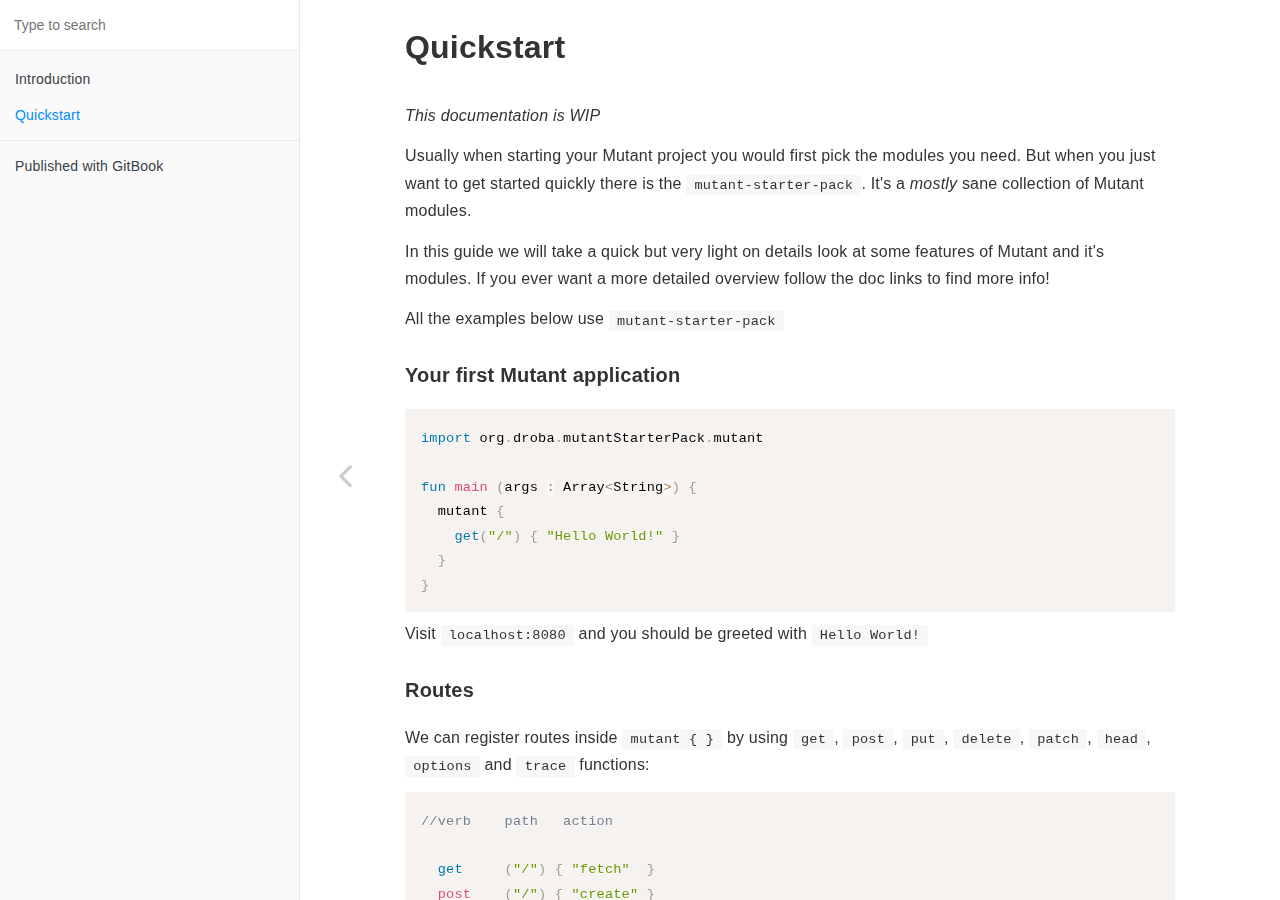
==== docs/quickstart/quickstart.html @ 1461687c "Add gh docs" ====
<!DOCTYPE HTML>
<html lang="" >
    <head>
        <meta charset="UTF-8">
        <meta content="text/html; charset=utf-8" http-equiv="Content-Type">
        <title>Quickstart · Mutant</title>
        <meta http-equiv="X-UA-Compatible" content="IE=edge" />
        <meta name="description" content="">
        <meta name="generator" content="GitBook 3.2.2">
        
        
        
    
    <link rel="stylesheet" href="../gitbook/style.css">

    
            
                
                <link rel="stylesheet" href="../gitbook/gitbook-plugin-prism/prism.css">
                
            
                
                <link rel="stylesheet" href="../gitbook/gitbook-plugin-search/search.css">
                
            
                
                <link rel="stylesheet" href="../gitbook/gitbook-plugin-fontsettings/website.css">
                
            
        

    

    
        
        <link rel="stylesheet" href="../gitbook.css">
        
    
        
    
        
    
        
    
        
    
        
    

        
    
    
    <meta name="HandheldFriendly" content="true"/>
    <meta name="viewport" content="width=device-width, initial-scale=1, user-scalable=no">
    <meta name="apple-mobile-web-app-capable" content="yes">
    <meta name="apple-mobile-web-app-status-bar-style" content="black">
    <link rel="apple-touch-icon-precomposed" sizes="152x152" href="../gitbook/images/apple-touch-icon-precomposed-152.png">
    <link rel="shortcut icon" href="../gitbook/images/favicon.ico" type="image/x-icon">

    
    
    <link rel="prev" href="../" />
    

    </head>
    <body>
        
<div class="book">
    <div class="book-summary">
        
            
<div id="book-search-input" role="search">
    <input type="text" placeholder="Type to search" />
</div>

            
                <nav role="navigation">
                


<ul class="summary">
    
    

    

    
        
        
    
        <li class="chapter " data-level="1.1" data-path="../">
            
                <a href="../">
            
                    
                    Introduction
            
                </a>
            

            
        </li>
    
        <li class="chapter active" data-level="1.2" data-path="quickstart.html">
            
                <a href="quickstart.html">
            
                    
                    Quickstart
            
                </a>
            

            
        </li>
    

    

    <li class="divider"></li>

    <li>
        <a href="https://www.gitbook.com" target="blank" class="gitbook-link">
            Published with GitBook
        </a>
    </li>
</ul>


                </nav>
            
        
    </div>

    <div class="book-body">
        
            <div class="body-inner">
                
                    

<div class="book-header" role="navigation">
    

    <!-- Title -->
    <h1>
        <i class="fa fa-circle-o-notch fa-spin"></i>
        <a href=".." >Quickstart</a>
    </h1>
</div>




                    <div class="page-wrapper" tabindex="-1" role="main">
                        <div class="page-inner">
                            
<div id="book-search-results">
    <div class="search-noresults">
    
                                <section class="normal markdown-section">
                                
                                <h1 id="quickstart">Quickstart</h1>
<p><em>This documentation is WIP</em></p>
<p>Usually when starting your Mutant project you would first pick the modules you need. 
But when you just want to get started quickly there is the <code>mutant-starter-pack</code>. 
It&apos;s a <em>mostly</em> sane collection of Mutant modules.</p>
<p>In this guide we will take a quick but very light on details look
at some features of Mutant and it&apos;s modules. 
If you ever want a more detailed overview follow the doc links to find more info!</p>
<p>All the examples below use <code>mutant-starter-pack</code></p>
<h4 id="your-first-mutant-application">Your first Mutant application</h4>
<pre class="language-"><code class="lang-kotlin"><span class="token keyword">import</span> org<span class="token punctuation">.</span>droba<span class="token punctuation">.</span>mutantStarterPack<span class="token punctuation">.</span>mutant

<span class="token keyword">fun</span> <span class="token function">main</span> <span class="token punctuation">(</span>args <span class="token operator">:</span> Array<span class="token operator">&lt;</span>String<span class="token operator">&gt;</span><span class="token punctuation">)</span> <span class="token punctuation">{</span>
  mutant <span class="token punctuation">{</span>
    <span class="token keyword">get</span><span class="token punctuation">(</span><span class="token string">&quot;/&quot;</span><span class="token punctuation">)</span> <span class="token punctuation">{</span> <span class="token string">&quot;Hello World!&quot;</span> <span class="token punctuation">}</span>
  <span class="token punctuation">}</span>
<span class="token punctuation">}</span>
</code></pre>
<p>Visit <code>localhost:8080</code> and you should be greeted with <code>Hello World!</code></p>
<h4 id="routes">Routes</h4>
<p>We can register routes inside <code>mutant { }</code> by using <code>get</code>, <code>post</code>, <code>put</code>, <code>delete</code>, <code>patch</code>, <code>head</code>, <code>options</code> and <code>trace</code>
functions:</p>
<pre class="language-"><code class="lang-kotlin"><span class="token comment" spellcheck="true">//verb    path   action</span>

  <span class="token keyword">get</span>     <span class="token punctuation">(</span><span class="token string">&quot;/&quot;</span><span class="token punctuation">)</span> <span class="token punctuation">{</span> <span class="token string">&quot;fetch&quot;</span>  <span class="token punctuation">}</span>
  <span class="token function">post</span>    <span class="token punctuation">(</span><span class="token string">&quot;/&quot;</span><span class="token punctuation">)</span> <span class="token punctuation">{</span> <span class="token string">&quot;create&quot;</span> <span class="token punctuation">}</span>
  <span class="token function">put</span>     <span class="token punctuation">(</span><span class="token string">&quot;/&quot;</span><span class="token punctuation">)</span> <span class="token punctuation">{</span> <span class="token string">&quot;update&quot;</span> <span class="token punctuation">}</span>
  <span class="token function">delete</span>  <span class="token punctuation">(</span><span class="token string">&quot;/&quot;</span><span class="token punctuation">)</span> <span class="token punctuation">{</span> <span class="token string">&quot;delete&quot;</span> <span class="token punctuation">}</span>
  <span class="token function">patch</span>   <span class="token punctuation">(</span><span class="token string">&quot;/&quot;</span><span class="token punctuation">)</span> <span class="token punctuation">{</span> <span class="token string">&quot;patch&quot;</span>  <span class="token punctuation">}</span>
</code></pre>
<p>See <a href="">Routing</a> docs for more information.</p>
<h4 id="request-info">Request info</h4>
<p>You can access request information trough the <code>req</code> prop.
Let&apos;s read and display the <code>User-Agent</code> header from the request:</p>
<pre class="language-"><code class="lang-kotlin">  <span class="token keyword">get</span> <span class="token punctuation">(</span><span class="token string">&quot;/user-agent&quot;</span><span class="token punctuation">)</span> <span class="token punctuation">{</span>
    req<span class="token punctuation">.</span>headers<span class="token punctuation">[</span><span class="token string">&quot;User-Agent&quot;</span><span class="token punctuation">]</span> 
  <span class="token punctuation">}</span>
</code></pre>
<p>Visit <code>localhost:8080/user-agent</code> and you should see your user agent string!</p>
<p>Some of the info you can get from <code>req</code>:</p>
<pre class="language-"><code class="lang-kotlin">  req<span class="token punctuation">.</span>params      <span class="token comment" spellcheck="true">// get url params  ( ?id=slimyJelly )</span>
  req<span class="token punctuation">.</span>pathParams  <span class="token comment" spellcheck="true">// get path params ( /creature/undeadJelly )</span>
  req<span class="token punctuation">.</span>body        <span class="token comment" spellcheck="true">// get req body</span>
  req<span class="token punctuation">.</span>headers     <span class="token comment" spellcheck="true">// get req headers</span>
  req<span class="token punctuation">.</span>cookies     <span class="token comment" spellcheck="true">// get cookies</span>
  req<span class="token punctuation">.</span>session     <span class="token comment" spellcheck="true">// get session</span>
</code></pre>
<p>See <a href="">MutantRequest</a> docs for more information.</p>
<h4 id="working-with-json">Working with JSON</h4>
<p><code>mutant-starter-pack</code> uses <code>mutant-gson-json-renderer</code> for easy json serialization
and deserialization. 
Let&apos;s write a route that reads json content from request body and returns json:</p>
<pre class="language-"><code class="lang-kotlin">  <span class="token keyword">data</span> <span class="token keyword">class</span> <span class="token function">User</span><span class="token punctuation">(</span><span class="token keyword">val</span> name<span class="token operator">:</span> String<span class="token punctuation">,</span> <span class="token keyword">val</span> surname<span class="token operator">:</span> String<span class="token punctuation">)</span>

  <span class="token keyword">get</span> <span class="token punctuation">(</span><span class="token string">&quot;/json&quot;</span><span class="token punctuation">)</span> <span class="token punctuation">{</span>
    <span class="token keyword">val</span> user <span class="token operator">=</span> req into User<span class="token operator">::</span><span class="token keyword">class</span>  <span class="token comment" spellcheck="true">// deserialize into User </span>
    <span class="token function">json</span><span class="token punctuation">(</span>user<span class="token punctuation">)</span>                       <span class="token comment" spellcheck="true">// emit User as json</span>
  <span class="token punctuation">}</span>

  <span class="token comment" spellcheck="true">// there is also an alternate way to achieve the same result </span>
  <span class="token keyword">get</span> <span class="token punctuation">(</span><span class="token string">&quot;/json_alt&quot;</span><span class="token punctuation">)</span> <span class="token punctuation">{</span>
    <span class="token keyword">val</span> user <span class="token operator">=</span> req<span class="token punctuation">.</span>into<span class="token operator">&lt;</span>User<span class="token operator">&gt;</span><span class="token punctuation">(</span><span class="token punctuation">)</span>     <span class="token comment" spellcheck="true">// deserialize into User </span>
    <span class="token function">json</span><span class="token punctuation">(</span>user<span class="token punctuation">)</span>                      <span class="token comment" spellcheck="true">// emit User as json</span>
  <span class="token punctuation">}</span>
</code></pre>
<p>If you need to quickly construct a json object:</p>
<pre class="language-"><code class="lang-kotlin">  <span class="token keyword">get</span> <span class="token punctuation">(</span><span class="token string">&quot;/json2&quot;</span><span class="token punctuation">)</span> <span class="token punctuation">{</span>
    <span class="token function">jsonObject</span><span class="token punctuation">(</span>
        <span class="token string">&quot;name&quot;</span>    <span class="token keyword">to</span> <span class="token string">&quot;Rick&quot;</span><span class="token punctuation">,</span>
        <span class="token string">&quot;surname&quot;</span> <span class="token keyword">to</span> <span class="token string">&quot;Sanchez&quot;</span>    
    <span class="token punctuation">)</span>
  <span class="token punctuation">}</span>
</code></pre>
<p>This would return a json object <code>{ name : &quot;Rick&quot;, surname : &quot;Sanchez&quot; }</code></p>
<p>See <a href="">mutant-gson-json-renderer</a> docs for more information.</p>
<h4 id="rendering-views">Rendering views</h4>
<h5 id="rendering-views-with-kotlinxhtml">Rendering views with kotlinx.html</h5>
<p>You can use <a href="https://github.com/Kotlin/kotlinx.html" target="_blank"><code>kotlinx.html</code></a> to write your views in Kotlin!
<code>kotlinx.html</code> is a Kotlin DSL for building HTML. 
You can check out how such views are organized in <a href="https://github.com/statikowsky/mutant/tree/master/mutant-abominable-pasture" target="_blank"><code>mutant-abominable-pasture</code></a> example project.</p>
<h5 id="rendering-views-with-handlebars">Rendering views with handlebars</h5>
<p><code>mutant-starter-pack</code> uses <code>mutant-handlebars-template-renderer</code> mutant module for template rendering.
This renderer uses <code>handlebars.java</code> for template rendering. This module expects your template files to be located
in the root of your project inside <code>/templates</code> directory.</p>
<p>Let&apos;s create <code>user.hbs</code> template to our <code>/templates</code> directory:</p>
<pre class="language-"><code class="lang-handlebars">   <span class="token tag"><span class="token tag"><span class="token punctuation">&lt;</span>div</span><span class="token punctuation">&gt;</span></span>
     <span class="token tag"><span class="token tag"><span class="token punctuation">&lt;</span>h1</span><span class="token punctuation">&gt;</span></span>Hello there <span class="token handlebars"><span class="token delimiter punctuation">{{</span><span class="token variable">this</span><span class="token delimiter punctuation">}}</span></span><span class="token tag"><span class="token tag"><span class="token punctuation">&lt;/</span>h1</span><span class="token punctuation">&gt;</span></span>
   <span class="token tag"><span class="token tag"><span class="token punctuation">&lt;/</span>div</span><span class="token punctuation">&gt;</span></span>
</code></pre>
<p>And now let&apos;s render our view:</p>
<pre class="language-"><code class="lang-kotlin">   <span class="token keyword">get</span> <span class="token punctuation">(</span><span class="token string">&quot;/user&quot;</span><span class="token punctuation">)</span> <span class="token punctuation">{</span>
     <span class="token function">view</span><span class="token punctuation">(</span><span class="token string">&quot;user&quot;</span><span class="token punctuation">,</span> <span class="token string">&quot;Rick Sanchez&quot;</span><span class="token punctuation">)</span> 
   <span class="token punctuation">}</span>
</code></pre>
<p>If you now visit <code>localhost:8080/user</code> you should see <code>Hello there Rick Sanchez</code>!</p>
<p>See <a href="">mutant-handlebars-template-renderer</a> docs for more information.</p>
<h4 id="organizing-controllers-and-controller-discovery">Organizing controllers and controller discovery</h4>
<h5 id="organizing-controllers-manually">Organizing controllers manually</h5>
<p>Instead of writing your actions when defining you routes e.g.</p>
<pre class="language-"><code class="lang-kotlin">   <span class="token keyword">get</span> <span class="token punctuation">(</span><span class="token string">&quot;/controllerOrg&quot;</span><span class="token punctuation">)</span> <span class="token punctuation">{</span> <span class="token string">&quot;Let&apos;s organize!&quot;</span> <span class="token punctuation">}</span>
</code></pre>
<p>You can create separate classes or objects that will hold your actions
and then bind them to your routes:</p>
<p><code>controllers/UserController.kt</code></p>
<pre class="language-"><code class="lang-kotlin">   <span class="token keyword">object</span> UserController <span class="token punctuation">{</span>
     <span class="token keyword">val</span> <span class="token keyword">get</span>     <span class="token operator">=</span> act <span class="token punctuation">{</span> <span class="token string">&quot;Sry no users here yet!&quot;</span> <span class="token punctuation">}</span>
     <span class="token keyword">val</span> create  <span class="token operator">=</span> act <span class="token punctuation">{</span> <span class="token string">&quot;Nothing to update yet!&quot;</span> <span class="token punctuation">}</span>
     <span class="token keyword">val</span> summary <span class="token operator">=</span> act <span class="token punctuation">{</span> <span class="token string">&quot;Nothing to do here :(!&quot;</span> <span class="token punctuation">}</span>
   <span class="token punctuation">}</span>
</code></pre>
<p>We can use the <code>act</code> helper so we do not have to specify the signature of our lambda. </p>
<p><code>AppStart.kt</code></p>
<pre class="language-"><code class="lang-kotlin">   mutant <span class="token punctuation">{</span>
     <span class="token keyword">get</span><span class="token punctuation">(</span>  <span class="token string">&quot;/user/:id&quot;</span><span class="token punctuation">,</span>     UserController<span class="token operator">::</span><span class="token keyword">get</span><span class="token punctuation">)</span>
     <span class="token function">post</span><span class="token punctuation">(</span> <span class="token string">&quot;/user&quot;</span><span class="token punctuation">,</span>         UserController<span class="token operator">::</span>create<span class="token punctuation">)</span>
     <span class="token keyword">get</span><span class="token punctuation">(</span>  <span class="token string">&quot;/user/summary&quot;</span><span class="token punctuation">,</span> UserController<span class="token operator">::</span>summary<span class="token punctuation">)</span>     
   <span class="token punctuation">}</span>
</code></pre>
<h5 id="using-controller-discovery">Using controller discovery</h5>
<p>If you are ok with abiding with a few conventions you can use <code>ControllerDiscovery</code> from <code>mutant-controller-discovery</code> module.
It is provided by default in <code>mutant-starter-pack</code>. It allows us to write and wire up controllers
easily.
To enable controller discovery in your project you need to call <code>DiscoverControllers()</code>
in mutant setup:</p>
<p><code>AppStart.kt</code></p>
<pre class="language-"><code class="lang-kotlin">   mutant <span class="token punctuation">{</span>
     <span class="token function">discoverControllers</span><span class="token punctuation">(</span><span class="token punctuation">)</span>
   <span class="token punctuation">}</span>
</code></pre>
<p><code>controllers/UserController.kt</code></p>
<pre class="language-"><code class="lang-kotlin">   <span class="token keyword">object</span> UserController <span class="token punctuation">{</span>
     <span class="token keyword">val</span> <span class="token keyword">get</span>          <span class="token operator">=</span> act <span class="token punctuation">{</span> <span class="token string">&quot;Sry no users here yet!&quot;</span> <span class="token punctuation">}</span> <span class="token comment" spellcheck="true">// will map to GET  /user/:id</span>
     <span class="token keyword">val</span> create       <span class="token operator">=</span> act <span class="token punctuation">{</span> <span class="token string">&quot;Nothing to update yet!&quot;</span> <span class="token punctuation">}</span> <span class="token comment" spellcheck="true">// will map to POST /user</span>
     <span class="token keyword">val</span> <span class="token annotation builtin">@Get</span> summary <span class="token operator">=</span> act <span class="token punctuation">{</span> <span class="token string">&quot;Nothing to do here :(!&quot;</span> <span class="token punctuation">}</span> <span class="token comment" spellcheck="true">// will map to GET  /user/summary</span>
   <span class="token punctuation">}</span>
</code></pre>
<p>See <a href="">mutant-controller-discovery</a> docs for more information.</p>
<h4 id="database">Database</h4>
<p><code>mutant-starter-pack</code> includes multiple db related packages:  </p>
<ul>
<li><code>mutant-hikari-cp</code> (database pool)</li>
<li><code>mutant-jooq</code> (typesafe SQL dsl api)</li>
<li><code>mutant-flyway</code> (migrations)</li>
</ul>

                                
                                </section>
                            
    </div>
    <div class="search-results">
        <div class="has-results">
            
            <h1 class="search-results-title"><span class='search-results-count'></span> results matching "<span class='search-query'></span>"</h1>
            <ul class="search-results-list"></ul>
            
        </div>
        <div class="no-results">
            
            <h1 class="search-results-title">No results matching "<span class='search-query'></span>"</h1>
            
        </div>
    </div>
</div>

                        </div>
                    </div>
                
            </div>

            
                
                <a href="../" class="navigation navigation-prev navigation-unique" aria-label="Previous page: Introduction">
                    <i class="fa fa-angle-left"></i>
                </a>
                
                
            
        
    </div>

    <script>
        var gitbook = gitbook || [];
        gitbook.push(function() {
            gitbook.page.hasChanged({"page":{"title":"Quickstart","level":"1.2","depth":1,"previous":{"title":"Introduction","level":"1.1","depth":1,"path":"README.md","ref":"README.md","articles":[]},"dir":"ltr"},"config":{"plugins":["prism","-highlight"],"styles":{"website":"gitbook.css","pdf":"styles/pdf.css","epub":"styles/epub.css","mobi":"styles/mobi.css","ebook":"styles/ebook.css","print":"styles/print.css"},"pluginsConfig":{"theme-default":{"styles":{"website":"gitbook.css","pdf":"styles/pdf.css","epub":"styles/epub.css","mobi":"styles/mobi.css","ebook":"styles/ebook.css","print":"styles/print.css"},"showLevel":false},"prism":{},"search":{},"lunr":{"maxIndexSize":1000000,"ignoreSpecialCharacters":false},"sharing":{"facebook":true,"twitter":true,"google":false,"weibo":false,"instapaper":false,"vk":false,"all":["facebook","google","twitter","weibo","instapaper"]},"fontsettings":{"theme":"white","family":"sans","size":2}},"theme":"default","pdf":{"pageNumbers":true,"fontSize":12,"fontFamily":"Arial","paperSize":"a4","chapterMark":"pagebreak","pageBreaksBefore":"/","margin":{"right":62,"left":62,"top":56,"bottom":56}},"structure":{"langs":"LANGS.md","readme":"README.md","glossary":"GLOSSARY.md","summary":"SUMMARY.md"},"variables":{},"title":"Mutant","gitbook":"*"},"file":{"path":"quickstart/quickstart.md","mtime":"2017-02-21T11:27:48.053Z","type":"markdown"},"gitbook":{"version":"3.2.2","time":"2017-02-21T13:32:44.136Z"},"basePath":"..","book":{"language":""}});
        });
    </script>
</div>

        
    <script src="../gitbook/gitbook.js"></script>
    <script src="../gitbook/theme.js"></script>
    
        
        <script src="../gitbook/gitbook-plugin-search/search-engine.js"></script>
        
    
        
        <script src="../gitbook/gitbook-plugin-search/search.js"></script>
        
    
        
        <script src="../gitbook/gitbook-plugin-lunr/lunr.min.js"></script>
        
    
        
        <script src="../gitbook/gitbook-plugin-lunr/search-lunr.js"></script>
        
    
        
        <script src="../gitbook/gitbook-plugin-sharing/buttons.js"></script>
        
    
        
        <script src="../gitbook/gitbook-plugin-fontsettings/fontsettings.js"></script>
        
    

    </body>
</html>
---- docs/gitbook/gitbook-plugin-prism/prism.css ----
/**
 * prism.js default theme for JavaScript, CSS and HTML
 * Based on dabblet (http://dabblet.com)
 * @author Lea Verou
 */

code[class*="language-"],
pre[class*="language-"] {
	color: black;
	background: none;
	text-shadow: 0 1px white;
	font-family: Consolas, Monaco, 'Andale Mono', 'Ubuntu Mono', monospace;
	text-align: left;
	white-space: pre;
	word-spacing: normal;
	word-break: normal;
	word-wrap: normal;
	line-height: 1.5;

	-moz-tab-size: 4;
	-o-tab-size: 4;
	tab-size: 4;

	-webkit-hyphens: none;
	-moz-hyphens: none;
	-ms-hyphens: none;
	hyphens: none;
}

pre[class*="language-"]::-moz-selection, pre[class*="language-"] ::-moz-selection,
code[class*="language-"]::-moz-selection, code[class*="language-"] ::-moz-selection {
	text-shadow: none;
	background: #b3d4fc;
}

pre[class*="language-"]::selection, pre[class*="language-"] ::selection,
code[class*="language-"]::selection, code[class*="language-"] ::selection {
	text-shadow: none;
	background: #b3d4fc;
}

@media print {
	code[class*="language-"],
	pre[class*="language-"] {
		text-shadow: none;
	}
}

/* Code blocks */
pre[class*="language-"] {
	padding: 1em;
	margin: .5em 0;
	overflow: auto;
}

:not(pre) > code[class*="language-"],
pre[class*="language-"] {
	background: #f5f2f0;
}

/* Inline code */
:not(pre) > code[class*="language-"] {
	padding: .1em;
	border-radius: .3em;
	white-space: normal;
}

.token.comment,
.token.prolog,
.token.doctype,
.token.cdata {
	color: slategray;
}

.token.punctuation {
	color: #999;
}

.namespace {
	opacity: .7;
}

.token.property,
.token.tag,
.token.boolean,
.token.number,
.token.constant,
.token.symbol,
.token.deleted {
	color: #905;
}

.token.selector,
.token.attr-name,
.token.string,
.token.char,
.token.builtin,
.token.inserted {
	color: #690;
}

.token.operator,
.token.entity,
.token.url,
.language-css .token.string,
.style .token.string {
	color: #a67f59;
	background: hsla(0, 0%, 100%, .5);
}

.token.atrule,
.token.attr-value,
.token.keyword {
	color: #07a;
}

.token.function {
	color: #DD4A68;
}

.token.regex,
.token.important,
.token.variable {
	color: #e90;
}

.token.important,
.token.bold {
	font-weight: bold;
}
.token.italic {
	font-style: italic;
}

.token.entity {
	cursor: help;
}
---- docs/gitbook/gitbook-plugin-search/search.css ----
/*
    This CSS only styled the search results section, not the search input
    It defines the basic interraction to hide content when displaying results, etc
*/
#book-search-results .search-results {
  display: none;
}
#book-search-results .search-results ul.search-results-list {
  list-style-type: none;
  padding-left: 0;
}
#book-search-results .search-results ul.search-results-list li {
  margin-bottom: 1.5rem;
  padding-bottom: 0.5rem;
  /* Highlight results */
}
#book-search-results .search-results ul.search-results-list li p em {
  background-color: rgba(255, 220, 0, 0.4);
  font-style: normal;
}
#book-search-results .search-results .no-results {
  display: none;
}
#book-search-results.open .search-results {
  display: block;
}
#book-search-results.open .search-noresults {
  display: none;
}
#book-search-results.no-results .search-results .has-results {
  display: none;
}
#book-search-results.no-results .search-results .no-results {
  display: block;
}
---- docs/gitbook/gitbook-plugin-fontsettings/website.css ----
/*
 * Theme 1
 */
.color-theme-1 .dropdown-menu {
  background-color: #111111;
  border-color: #7e888b;
}
.color-theme-1 .dropdown-menu .dropdown-caret .caret-inner {
  border-bottom: 9px solid #111111;
}
.color-theme-1 .dropdown-menu .buttons {
  border-color: #7e888b;
}
.color-theme-1 .dropdown-menu .button {
  color: #afa790;
}
.color-theme-1 .dropdown-menu .button:hover {
  color: #73553c;
}
/*
 * Theme 2
 */
.color-theme-2 .dropdown-menu {
  background-color: #2d3143;
  border-color: #272a3a;
}
.color-theme-2 .dropdown-menu .dropdown-caret .caret-inner {
  border-bottom: 9px solid #2d3143;
}
.color-theme-2 .dropdown-menu .buttons {
  border-color: #272a3a;
}
.color-theme-2 .dropdown-menu .button {
  color: #62677f;
}
.color-theme-2 .dropdown-menu .button:hover {
  color: #f4f4f5;
}
.book .book-header .font-settings .font-enlarge {
  line-height: 30px;
  font-size: 1.4em;
}
.book .book-header .font-settings .font-reduce {
  line-height: 30px;
  font-size: 1em;
}
.book.color-theme-1 .book-body {
  color: #704214;
  background: #f3eacb;
}
.book.color-theme-1 .book-body .page-wrapper .page-inner section {
  background: #f3eacb;
}
.book.color-theme-2 .book-body {
  color: #bdcadb;
  background: #1c1f2b;
}
.book.color-theme-2 .book-body .page-wrapper .page-inner section {
  background: #1c1f2b;
}
.book.font-size-0 .book-body .page-inner section {
  font-size: 1.2rem;
}
.book.font-size-1 .book-body .page-inner section {
  font-size: 1.4rem;
}
.book.font-size-2 .book-body .page-inner section {
  font-size: 1.6rem;
}
.book.font-size-3 .book-body .page-inner section {
  font-size: 2.2rem;
}
.book.font-size-4 .book-body .page-inner section {
  font-size: 4rem;
}
.book.font-family-0 {
  font-family: Georgia, serif;
}
.book.font-family-1 {
  font-family: "Helvetica Neue", Helvetica, Arial, sans-serif;
}
.book.color-theme-1 .book-body .page-wrapper .page-inner section.normal {
  color: #704214;
}
.book.color-theme-1 .book-body .page-wrapper .page-inner section.normal a {
  color: inherit;
}
.book.color-theme-1 .book-body .page-wrapper .page-inner section.normal h1,
.book.color-theme-1 .book-body .page-wrapper .page-inner section.normal h2,
.book.color-theme-1 .book-body .page-wrapper .page-inner section.normal h3,
.book.color-theme-1 .book-body .page-wrapper .page-inner section.normal h4,
.book.color-theme-1 .book-body .page-wrapper .page-inner section.normal h5,
.book.color-theme-1 .book-body .page-wrapper .page-inner section.normal h6 {
  color: inherit;
}
.book.color-theme-1 .book-body .page-wrapper .page-inner section.normal h1,
.book.color-theme-1 .book-body .page-wrapper .page-inner section.normal h2 {
  border-color: inherit;
}
.book.color-theme-1 .book-body .page-wrapper .page-inner section.normal h6 {
  color: inherit;
}
.book.color-theme-1 .book-body .page-wrapper .page-inner section.normal hr {
  background-color: inherit;
}
.book.color-theme-1 .book-body .page-wrapper .page-inner section.normal blockquote {
  border-color: inherit;
}
.book.color-theme-1 .book-body .page-wrapper .page-inner section.normal pre,
.book.color-theme-1 .book-body .page-wrapper .page-inner section.normal code {
  background: #fdf6e3;
  color: #657b83;
  border-color: #f8df9c;
}
.book.color-theme-1 .book-body .page-wrapper .page-inner section.normal .highlight {
  background-color: inherit;
}
.book.color-theme-1 .book-body .page-wrapper .page-inner section.normal table th,
.book.color-theme-1 .book-body .page-wrapper .page-inner section.normal table td {
  border-color: #f5d06c;
}
.book.color-theme-1 .book-body .page-wrapper .page-inner section.normal table tr {
  color: inherit;
  background-color: #fdf6e3;
  border-color: #444444;
}
.book.color-theme-1 .book-body .page-wrapper .page-inner section.normal table tr:nth-child(2n) {
  background-color: #fbeecb;
}
.book.color-theme-2 .book-body .page-wrapper .page-inner section.normal {
  color: #bdcadb;
}
.book.color-theme-2 .book-body .page-wrapper .page-inner section.normal a {
  color: #3eb1d0;
}
.book.color-theme-2 .book-body .page-wrapper .page-inner section.normal h1,
.book.color-theme-2 .book-body .page-wrapper .page-inner section.normal h2,
.book.color-theme-2 .book-body .page-wrapper .page-inner section.normal h3,
.book.color-theme-2 .book-body .page-wrapper .page-inner section.normal h4,
.book.color-theme-2 .book-body .page-wrapper .page-inner section.normal h5,
.book.color-theme-2 .book-body .page-wrapper .page-inner section.normal h6 {
  color: #fffffa;
}
.book.color-theme-2 .book-body .page-wrapper .page-inner section.normal h1,
.book.color-theme-2 .book-body .page-wrapper .page-inner section.normal h2 {
  border-color: #373b4e;
}
.book.color-theme-2 .book-body .page-wrapper .page-inner section.normal h6 {
  color: #373b4e;
}
.book.color-theme-2 .book-body .page-wrapper .page-inner section.normal hr {
  background-color: #373b4e;
}
.book.color-theme-2 .book-body .page-wrapper .page-inner section.normal blockquote {
  border-color: #373b4e;
}
.book.color-theme-2 .book-body .page-wrapper .page-inner section.normal pre,
.book.color-theme-2 .book-body .page-wrapper .page-inner section.normal code {
  color: #9dbed8;
  background: #2d3143;
  border-color: #2d3143;
}
.book.color-theme-2 .book-body .page-wrapper .page-inner section.normal .highlight {
  background-color: #282a39;
}
.book.color-theme-2 .book-body .page-wrapper .page-inner section.normal table th,
.book.color-theme-2 .book-body .page-wrapper .page-inner section.normal table td {
  border-color: #3b3f54;
}
.book.color-theme-2 .book-body .page-wrapper .page-inner section.normal table tr {
  color: #b6c2d2;
  background-color: #2d3143;
  border-color: #3b3f54;
}
.book.color-theme-2 .book-body .page-wrapper .page-inner section.normal table tr:nth-child(2n) {
  background-color: #35394b;
}
.book.color-theme-1 .book-header {
  color: #afa790;
  background: transparent;
}
.book.color-theme-1 .book-header .btn {
  color: #afa790;
}
.book.color-theme-1 .book-header .btn:hover {
  color: #73553c;
  background: none;
}
.book.color-theme-1 .book-header h1 {
  color: #704214;
}
.book.color-theme-2 .book-header {
  color: #7e888b;
  background: transparent;
}
.book.color-theme-2 .book-header .btn {
  color: #3b3f54;
}
.book.color-theme-2 .book-header .btn:hover {
  color: #fffff5;
  background: none;
}
.book.color-theme-2 .book-header h1 {
  color: #bdcadb;
}
.book.color-theme-1 .book-body .navigation {
  color: #afa790;
}
.book.color-theme-1 .book-body .navigation:hover {
  color: #73553c;
}
.book.color-theme-2 .book-body .navigation {
  color: #383f52;
}
.book.color-theme-2 .book-body .navigation:hover {
  color: #fffff5;
}
/*
 * Theme 1
 */
.book.color-theme-1 .book-summary {
  color: #afa790;
  background: #111111;
  border-right: 1px solid rgba(0, 0, 0, 0.07);
}
.book.color-theme-1 .book-summary .book-search {
  background: transparent;
}
.book.color-theme-1 .book-summary .book-search input,
.book.color-theme-1 .book-summary .book-search input:focus {
  border: 1px solid transparent;
}
.book.color-theme-1 .book-summary ul.summary li.divider {
  background: #7e888b;
  box-shadow: none;
}
.book.color-theme-1 .book-summary ul.summary li i.fa-check {
  color: #33cc33;
}
.book.color-theme-1 .book-summary ul.summary li.done > a {
  color: #877f6a;
}
.book.color-theme-1 .book-summary ul.summary li a,
.book.color-theme-1 .book-summary ul.summary li span {
  color: #877f6a;
  background: transparent;
  font-weight: normal;
}
.book.color-theme-1 .book-summary ul.summary li.active > a,
.book.color-theme-1 .book-summary ul.summary li a:hover {
  color: #704214;
  background: transparent;
  font-weight: normal;
}
/*
 * Theme 2
 */
.book.color-theme-2 .book-summary {
  color: #bcc1d2;
  background: #2d3143;
  border-right: none;
}
.book.color-theme-2 .book-summary .book-search {
  background: transparent;
}
.book.color-theme-2 .book-summary .book-search input,
.book.color-theme-2 .book-summary .book-search input:focus {
  border: 1px solid transparent;
}
.book.color-theme-2 .book-summary ul.summary li.divider {
  background: #272a3a;
  box-shadow: none;
}
.book.color-theme-2 .book-summary ul.summary li i.fa-check {
  color: #33cc33;
}
.book.color-theme-2 .book-summary ul.summary li.done > a {
  color: #62687f;
}
.book.color-theme-2 .book-summary ul.summary li a,
.book.color-theme-2 .book-summary ul.summary li span {
  color: #c1c6d7;
  background: transparent;
  font-weight: 600;
}
.book.color-theme-2 .book-summary ul.summary li.active > a,
.book.color-theme-2 .book-summary ul.summary li a:hover {
  color: #f4f4f5;
  background: #252737;
  font-weight: 600;
}
---- docs/gitbook.css ----
.book.font-family-1 {
	font-family: "Segoe UI", "Helvetica Neue", Helvetica, Arial, sans-serif;
}

.book-summary {
	font-family: "Segoe UI", "Helvetica Neue", Helvetica, Arial, sans-serif;
}
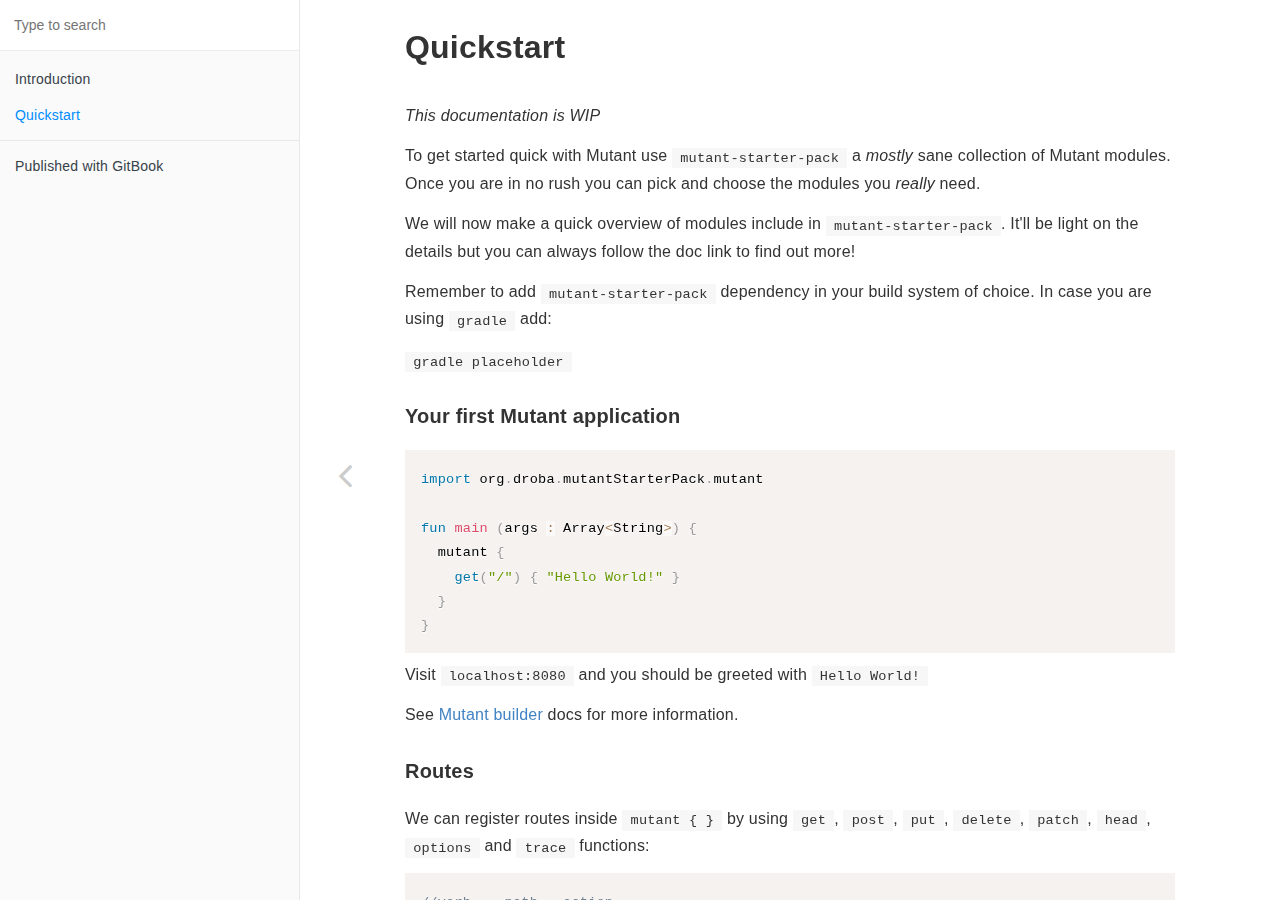
==== commit 1b94b0ff: "Generate docs" ====
--- a/docs/quickstart/quickstart.html
+++ b/docs/quickstart/quickstart.html
@@ -162,13 +162,14 @@
                                 
                                 <h1 id="quickstart">Quickstart</h1>
 <p><em>This documentation is WIP</em></p>
-<p>Usually when starting your Mutant project you would first pick the modules you need. 
-But when you just want to get started quickly there is the <code>mutant-starter-pack</code>. 
-It&apos;s a <em>mostly</em> sane collection of Mutant modules.</p>
-<p>In this guide we will take a quick but very light on details look
-at some features of Mutant and it&apos;s modules. 
-If you ever want a more detailed overview follow the doc links to find more info!</p>
-<p>All the examples below use <code>mutant-starter-pack</code></p>
+<p>To get started quick with Mutant use <code>mutant-starter-pack</code> a <em>mostly</em> sane
+collection of Mutant modules. Once you are in no rush you can pick and choose
+the modules you <em>really</em> need.</p>
+<p>We will now make a quick overview of modules include in <code>mutant-starter-pack</code>. 
+It&apos;ll be light on the details but you can always follow the doc link to find out more!</p>
+<p>Remember to add <code>mutant-starter-pack</code> dependency in your build system of choice.
+In case you are using <code>gradle</code> add:</p>
+<p><code>gradle placeholder</code></p>
 <h4 id="your-first-mutant-application">Your first Mutant application</h4>
 <pre class="language-"><code class="lang-kotlin"><span class="token keyword">import</span> org<span class="token punctuation">.</span>droba<span class="token punctuation">.</span>mutantStarterPack<span class="token punctuation">.</span>mutant
 
@@ -179,6 +180,7 @@
 <span class="token punctuation">}</span>
 </code></pre>
 <p>Visit <code>localhost:8080</code> and you should be greeted with <code>Hello World!</code></p>
+<p>See <a href="">Mutant builder</a> docs for more information. </p>
 <h4 id="routes">Routes</h4>
 <p>We can register routes inside <code>mutant { }</code> by using <code>get</code>, <code>post</code>, <code>put</code>, <code>delete</code>, <code>patch</code>, <code>head</code>, <code>options</code> and <code>trace</code>
 functions:</p>
@@ -202,6 +204,7 @@
 <p>Some of the info you can get from <code>req</code>:</p>
 <pre class="language-"><code class="lang-kotlin">  req<span class="token punctuation">.</span>params      <span class="token comment" spellcheck="true">// get url params  ( ?id=slimyJelly )</span>
   req<span class="token punctuation">.</span>pathParams  <span class="token comment" spellcheck="true">// get path params ( /creature/undeadJelly )</span>
+  req<span class="token punctuation">.</span>formParams  <span class="token comment" spellcheck="true">// get form params ( from x-www-form-urlencoded ) </span>
   req<span class="token punctuation">.</span>body        <span class="token comment" spellcheck="true">// get req body</span>
   req<span class="token punctuation">.</span>headers     <span class="token comment" spellcheck="true">// get req headers</span>
   req<span class="token punctuation">.</span>cookies     <span class="token comment" spellcheck="true">// get cookies</span>
@@ -270,7 +273,8 @@
      <span class="token keyword">val</span> summary <span class="token operator">=</span> act <span class="token punctuation">{</span> <span class="token string">&quot;Nothing to do here :(!&quot;</span> <span class="token punctuation">}</span>
    <span class="token punctuation">}</span>
 </code></pre>
-<p>We can use the <code>act</code> helper so we do not have to specify the signature of our lambda. </p>
+<p>We can use the <code>act</code> helper so we do not have to specify the signature of our lambda. 
+Then we can reference our actions when mapping our routes:</p>
 <p><code>AppStart.kt</code></p>
 <pre class="language-"><code class="lang-kotlin">   mutant <span class="token punctuation">{</span>
      <span class="token keyword">get</span><span class="token punctuation">(</span>  <span class="token string">&quot;/user/:id&quot;</span><span class="token punctuation">,</span>     UserController<span class="token operator">::</span><span class="token keyword">get</span><span class="token punctuation">)</span>
@@ -293,10 +297,16 @@
 <pre class="language-"><code class="lang-kotlin">   <span class="token keyword">object</span> UserController <span class="token punctuation">{</span>
      <span class="token keyword">val</span> <span class="token keyword">get</span>          <span class="token operator">=</span> act <span class="token punctuation">{</span> <span class="token string">&quot;Sry no users here yet!&quot;</span> <span class="token punctuation">}</span> <span class="token comment" spellcheck="true">// will map to GET  /user/:id</span>
      <span class="token keyword">val</span> create       <span class="token operator">=</span> act <span class="token punctuation">{</span> <span class="token string">&quot;Nothing to update yet!&quot;</span> <span class="token punctuation">}</span> <span class="token comment" spellcheck="true">// will map to POST /user</span>
-     <span class="token keyword">val</span> <span class="token annotation builtin">@Get</span> summary <span class="token operator">=</span> act <span class="token punctuation">{</span> <span class="token string">&quot;Nothing to do here :(!&quot;</span> <span class="token punctuation">}</span> <span class="token comment" spellcheck="true">// will map to GET  /user/summary</span>
-   <span class="token punctuation">}</span>
-</code></pre>
-<p>See <a href="">mutant-controller-discovery</a> docs for more information.</p>
+     <span class="token annotation builtin">@Get</span> <span class="token keyword">val</span> summary <span class="token operator">=</span> act <span class="token punctuation">{</span> <span class="token string">&quot;Nothing to do here :(!&quot;</span> <span class="token punctuation">}</span> <span class="token comment" spellcheck="true">// will map to GET  /user/summary</span>
+
+     <span class="token annotation builtin">@Post</span> <span class="token annotation builtin">@Path</span><span class="token punctuation">(</span><span class="token string">&quot;/details/:shirt/nonsensical/&quot;</span><span class="token punctuation">)</span>
+     <span class="token keyword">val</span> nonsensical M<span class="token punctuation">.</span><span class="token punctuation">(</span>String<span class="token punctuation">,</span> DetailsDto<span class="token punctuation">)</span> <span class="token operator">-&gt;</span> Any <span class="token operator">=</span> <span class="token punctuation">{</span>
+         shirt<span class="token punctuation">,</span> detailsDto <span class="token operator">-&gt;</span> <span class="token string">&quot;What are you doing?&quot;</span>
+     <span class="token punctuation">}</span>
+   <span class="token punctuation">}</span>
+</code></pre>
+<p>Controller discovery has a bit more options that allow you to customize the mapping of routes in your controllers. 
+See <a href="">mutant-controller-discovery</a> docs for more information.</p>
 <h4 id="database">Database</h4>
 <p><code>mutant-starter-pack</code> includes multiple db related packages:  </p>
 <ul>
@@ -343,7 +353,7 @@
     <script>
         var gitbook = gitbook || [];
         gitbook.push(function() {
-            gitbook.page.hasChanged({"page":{"title":"Quickstart","level":"1.2","depth":1,"previous":{"title":"Introduction","level":"1.1","depth":1,"path":"README.md","ref":"README.md","articles":[]},"dir":"ltr"},"config":{"plugins":["prism","-highlight"],"styles":{"website":"gitbook.css","pdf":"styles/pdf.css","epub":"styles/epub.css","mobi":"styles/mobi.css","ebook":"styles/ebook.css","print":"styles/print.css"},"pluginsConfig":{"theme-default":{"styles":{"website":"gitbook.css","pdf":"styles/pdf.css","epub":"styles/epub.css","mobi":"styles/mobi.css","ebook":"styles/ebook.css","print":"styles/print.css"},"showLevel":false},"prism":{},"search":{},"lunr":{"maxIndexSize":1000000,"ignoreSpecialCharacters":false},"sharing":{"facebook":true,"twitter":true,"google":false,"weibo":false,"instapaper":false,"vk":false,"all":["facebook","google","twitter","weibo","instapaper"]},"fontsettings":{"theme":"white","family":"sans","size":2}},"theme":"default","pdf":{"pageNumbers":true,"fontSize":12,"fontFamily":"Arial","paperSize":"a4","chapterMark":"pagebreak","pageBreaksBefore":"/","margin":{"right":62,"left":62,"top":56,"bottom":56}},"structure":{"langs":"LANGS.md","readme":"README.md","glossary":"GLOSSARY.md","summary":"SUMMARY.md"},"variables":{},"title":"Mutant","gitbook":"*"},"file":{"path":"quickstart/quickstart.md","mtime":"2017-02-21T11:27:48.053Z","type":"markdown"},"gitbook":{"version":"3.2.2","time":"2017-02-21T13:32:44.136Z"},"basePath":"..","book":{"language":""}});
+            gitbook.page.hasChanged({"page":{"title":"Quickstart","level":"1.2","depth":1,"previous":{"title":"Introduction","level":"1.1","depth":1,"path":"README.md","ref":"README.md","articles":[]},"dir":"ltr"},"config":{"plugins":["prism","-highlight"],"styles":{"website":"gitbook.css","pdf":"styles/pdf.css","epub":"styles/epub.css","mobi":"styles/mobi.css","ebook":"styles/ebook.css","print":"styles/print.css"},"pluginsConfig":{"theme-default":{"styles":{"website":"gitbook.css","pdf":"styles/pdf.css","epub":"styles/epub.css","mobi":"styles/mobi.css","ebook":"styles/ebook.css","print":"styles/print.css"},"showLevel":false},"prism":{},"search":{},"lunr":{"maxIndexSize":1000000,"ignoreSpecialCharacters":false},"sharing":{"facebook":true,"twitter":true,"google":false,"weibo":false,"instapaper":false,"vk":false,"all":["facebook","google","twitter","weibo","instapaper"]},"fontsettings":{"theme":"white","family":"sans","size":2}},"theme":"default","pdf":{"pageNumbers":true,"fontSize":12,"fontFamily":"Arial","paperSize":"a4","chapterMark":"pagebreak","pageBreaksBefore":"/","margin":{"right":62,"left":62,"top":56,"bottom":56}},"structure":{"langs":"LANGS.md","readme":"README.md","glossary":"GLOSSARY.md","summary":"SUMMARY.md"},"variables":{},"title":"Mutant","gitbook":"*"},"file":{"path":"quickstart/quickstart.md","mtime":"2017-03-01T20:25:48.000Z","type":"markdown"},"gitbook":{"version":"3.2.2","time":"2017-03-01T20:54:15.193Z"},"basePath":"..","book":{"language":""}});
         });
     </script>
 </div>
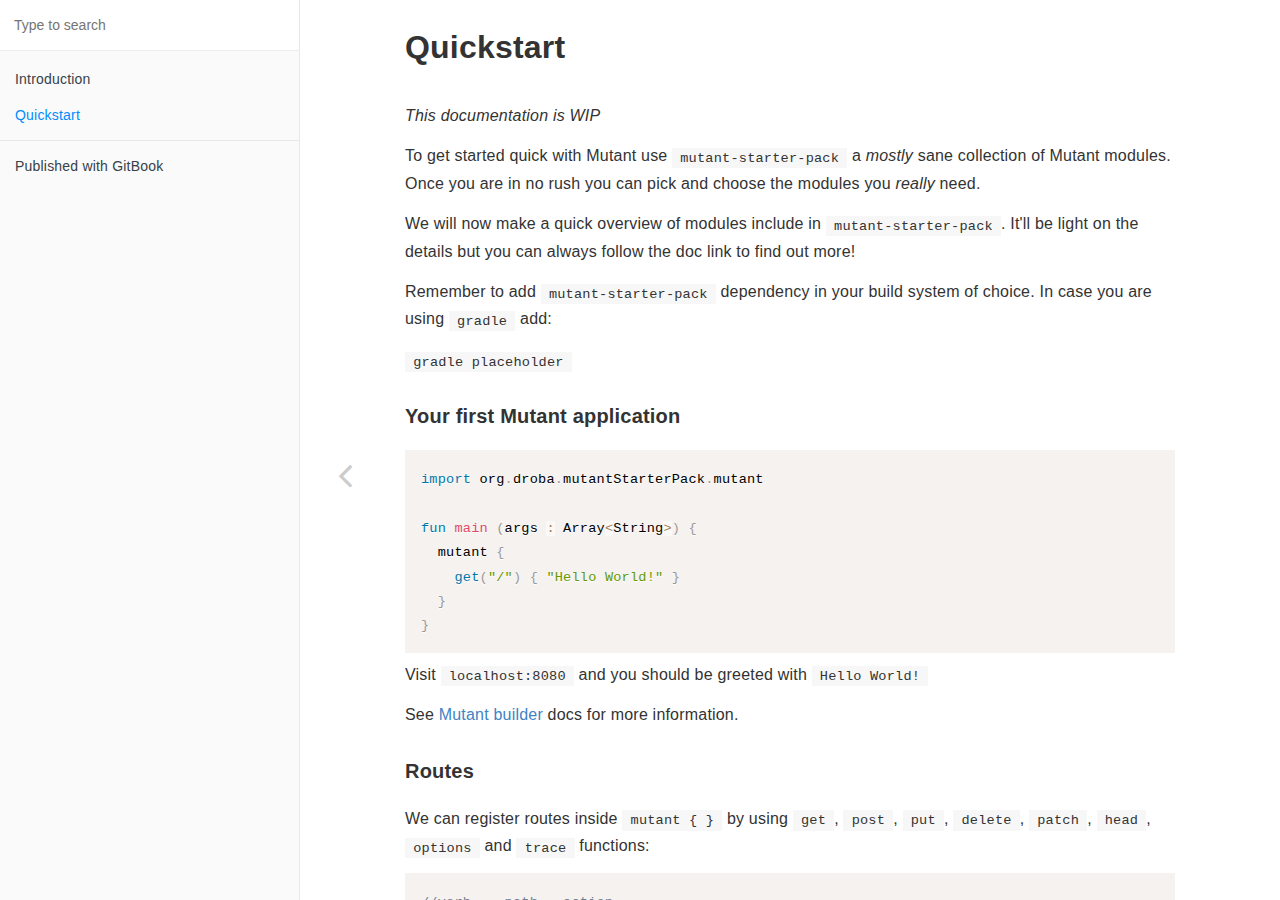
==== commit 73c66e72: "Regen docs" ====
--- a/docs/quickstart/quickstart.html
+++ b/docs/quickstart/quickstart.html
@@ -268,14 +268,14 @@
 and then bind them to your routes:</p>
 <p><code>controllers/UserController.kt</code></p>
 <pre class="language-"><code class="lang-kotlin">   <span class="token keyword">object</span> UserController <span class="token punctuation">{</span>
-     <span class="token keyword">val</span> <span class="token keyword">get</span>     <span class="token operator">=</span> act <span class="token punctuation">{</span> <span class="token string">&quot;Sry no users here yet!&quot;</span> <span class="token punctuation">}</span>
-     <span class="token keyword">val</span> create  <span class="token operator">=</span> act <span class="token punctuation">{</span> <span class="token string">&quot;Nothing to update yet!&quot;</span> <span class="token punctuation">}</span>
-     <span class="token keyword">val</span> summary <span class="token operator">=</span> act <span class="token punctuation">{</span> <span class="token string">&quot;Nothing to do here :(!&quot;</span> <span class="token punctuation">}</span>
+     <span class="token keyword">val</span> <span class="token keyword">get</span>     <span class="token operator">:</span> Action <span class="token operator">=</span> <span class="token punctuation">{</span> <span class="token string">&quot;Sry no users here yet!&quot;</span> <span class="token punctuation">}</span>
+     <span class="token keyword">val</span> create  <span class="token operator">:</span> Action <span class="token operator">=</span> <span class="token punctuation">{</span> <span class="token string">&quot;Nothing to update yet!&quot;</span> <span class="token punctuation">}</span>
+     <span class="token keyword">val</span> summary <span class="token operator">:</span> Action <span class="token operator">=</span> <span class="token punctuation">{</span> <span class="token string">&quot;Nothing to do here :(!&quot;</span> <span class="token punctuation">}</span>
    <span class="token punctuation">}</span>
 </code></pre>
-<p>We can use the <code>act</code> helper so we do not have to specify the signature of our lambda. 
-Then we can reference our actions when mapping our routes:</p>
-<p><code>AppStart.kt</code></p>
+<p>Note that the lambdas are of type <code>Action</code>. <code>Action</code> is a typealias for <code>M.() -&gt; Any</code>.  </p>
+<p>You can then reference your actions in Mutant setup:
+<code>AppStart.kt</code></p>
 <pre class="language-"><code class="lang-kotlin">   mutant <span class="token punctuation">{</span>
      <span class="token keyword">get</span><span class="token punctuation">(</span>  <span class="token string">&quot;/user/:id&quot;</span><span class="token punctuation">,</span>     UserController<span class="token operator">::</span><span class="token keyword">get</span><span class="token punctuation">)</span>
      <span class="token function">post</span><span class="token punctuation">(</span> <span class="token string">&quot;/user&quot;</span><span class="token punctuation">,</span>         UserController<span class="token operator">::</span>create<span class="token punctuation">)</span>
@@ -295,9 +295,31 @@
 </code></pre>
 <p><code>controllers/UserController.kt</code></p>
 <pre class="language-"><code class="lang-kotlin">   <span class="token keyword">object</span> UserController <span class="token punctuation">{</span>
-     <span class="token keyword">val</span> <span class="token keyword">get</span>          <span class="token operator">=</span> act <span class="token punctuation">{</span> <span class="token string">&quot;Sry no users here yet!&quot;</span> <span class="token punctuation">}</span> <span class="token comment" spellcheck="true">// will map to GET  /user/:id</span>
-     <span class="token keyword">val</span> create       <span class="token operator">=</span> act <span class="token punctuation">{</span> <span class="token string">&quot;Nothing to update yet!&quot;</span> <span class="token punctuation">}</span> <span class="token comment" spellcheck="true">// will map to POST /user</span>
-     <span class="token annotation builtin">@Get</span> <span class="token keyword">val</span> summary <span class="token operator">=</span> act <span class="token punctuation">{</span> <span class="token string">&quot;Nothing to do here :(!&quot;</span> <span class="token punctuation">}</span> <span class="token comment" spellcheck="true">// will map to GET  /user/summary</span>
+     <span class="token comment" spellcheck="true">// default routes</span>
+     <span class="token comment" spellcheck="true">//</span>
+     <span class="token comment" spellcheck="true">// get will map to GET `/user/:id`</span>
+     <span class="token comment" spellcheck="true">// create will map to POST `/user`</span>
+
+     <span class="token keyword">val</span> <span class="token keyword">get</span>    <span class="token operator">:</span> Action <span class="token operator">=</span> act <span class="token punctuation">{</span> <span class="token string">&quot;Sry no users here yet!&quot;</span> <span class="token punctuation">}</span> 
+     <span class="token keyword">val</span> create <span class="token operator">:</span> Action <span class="token operator">=</span> act <span class="token punctuation">{</span> <span class="token string">&quot;Nothing to update yet!&quot;</span> <span class="token punctuation">}</span>
+
+     <span class="token comment" spellcheck="true">// non-default routes need to be annotated with http methods</span>
+
+     <span class="token annotation builtin">@Get</span> <span class="token keyword">val</span> summary <span class="token operator">:</span> Action <span class="token operator">=</span> <span class="token punctuation">{</span> <span class="token string">&quot;Nothing to do here :(!&quot;</span> <span class="token punctuation">}</span> 
+
+     <span class="token comment" spellcheck="true">// all non-default routes get automatic paths from field name, </span>
+     <span class="token comment" spellcheck="true">// use @Path annotation to override</span>
+
+     <span class="token annotation builtin">@Get</span> <span class="token annotation builtin">@Path</span><span class="token punctuation">(</span><span class="token string">&quot;/dancers&quot;</span><span class="token punctuation">)</span>
+     <span class="token keyword">val</span> listDancers <span class="token operator">:</span> Action <span class="token operator">=</span> <span class="token punctuation">{</span> userService<span class="token punctuation">.</span>dancers <span class="token punctuation">}</span>
+
+     <span class="token comment" spellcheck="true">// use a lambda with an M receiver and parameters that represent the</span>
+     <span class="token comment" spellcheck="true">// values you need in your request</span>
+     <span class="token comment" spellcheck="true">//</span>
+     <span class="token comment" spellcheck="true">// in this example you path param `:shirt` would be bound to `shirt`</span>
+     <span class="token comment" spellcheck="true">// and request body would be bound to `detailsDto`</span>
+     <span class="token comment" spellcheck="true">//</span>
+     <span class="token comment" spellcheck="true">// check controller discovery docs for more info </span>
 
      <span class="token annotation builtin">@Post</span> <span class="token annotation builtin">@Path</span><span class="token punctuation">(</span><span class="token string">&quot;/details/:shirt/nonsensical/&quot;</span><span class="token punctuation">)</span>
      <span class="token keyword">val</span> nonsensical M<span class="token punctuation">.</span><span class="token punctuation">(</span>String<span class="token punctuation">,</span> DetailsDto<span class="token punctuation">)</span> <span class="token operator">-&gt;</span> Any <span class="token operator">=</span> <span class="token punctuation">{</span>
@@ -305,8 +327,7 @@
      <span class="token punctuation">}</span>
    <span class="token punctuation">}</span>
 </code></pre>
-<p>Controller discovery has a bit more options that allow you to customize the mapping of routes in your controllers. 
-See <a href="">mutant-controller-discovery</a> docs for more information.</p>
+<p>See <a href="">mutant-controller-discovery</a> docs for more information.</p>
 <h4 id="database">Database</h4>
 <p><code>mutant-starter-pack</code> includes multiple db related packages:  </p>
 <ul>
@@ -353,7 +374,7 @@
     <script>
         var gitbook = gitbook || [];
         gitbook.push(function() {
-            gitbook.page.hasChanged({"page":{"title":"Quickstart","level":"1.2","depth":1,"previous":{"title":"Introduction","level":"1.1","depth":1,"path":"README.md","ref":"README.md","articles":[]},"dir":"ltr"},"config":{"plugins":["prism","-highlight"],"styles":{"website":"gitbook.css","pdf":"styles/pdf.css","epub":"styles/epub.css","mobi":"styles/mobi.css","ebook":"styles/ebook.css","print":"styles/print.css"},"pluginsConfig":{"theme-default":{"styles":{"website":"gitbook.css","pdf":"styles/pdf.css","epub":"styles/epub.css","mobi":"styles/mobi.css","ebook":"styles/ebook.css","print":"styles/print.css"},"showLevel":false},"prism":{},"search":{},"lunr":{"maxIndexSize":1000000,"ignoreSpecialCharacters":false},"sharing":{"facebook":true,"twitter":true,"google":false,"weibo":false,"instapaper":false,"vk":false,"all":["facebook","google","twitter","weibo","instapaper"]},"fontsettings":{"theme":"white","family":"sans","size":2}},"theme":"default","pdf":{"pageNumbers":true,"fontSize":12,"fontFamily":"Arial","paperSize":"a4","chapterMark":"pagebreak","pageBreaksBefore":"/","margin":{"right":62,"left":62,"top":56,"bottom":56}},"structure":{"langs":"LANGS.md","readme":"README.md","glossary":"GLOSSARY.md","summary":"SUMMARY.md"},"variables":{},"title":"Mutant","gitbook":"*"},"file":{"path":"quickstart/quickstart.md","mtime":"2017-03-01T20:25:48.000Z","type":"markdown"},"gitbook":{"version":"3.2.2","time":"2017-03-01T20:54:15.193Z"},"basePath":"..","book":{"language":""}});
+            gitbook.page.hasChanged({"page":{"title":"Quickstart","level":"1.2","depth":1,"previous":{"title":"Introduction","level":"1.1","depth":1,"path":"README.md","ref":"README.md","articles":[]},"dir":"ltr"},"config":{"plugins":["prism","-highlight"],"styles":{"website":"gitbook.css","pdf":"styles/pdf.css","epub":"styles/epub.css","mobi":"styles/mobi.css","ebook":"styles/ebook.css","print":"styles/print.css"},"pluginsConfig":{"theme-default":{"styles":{"website":"gitbook.css","pdf":"styles/pdf.css","epub":"styles/epub.css","mobi":"styles/mobi.css","ebook":"styles/ebook.css","print":"styles/print.css"},"showLevel":false},"prism":{},"search":{},"lunr":{"maxIndexSize":1000000,"ignoreSpecialCharacters":false},"sharing":{"facebook":true,"twitter":true,"google":false,"weibo":false,"instapaper":false,"vk":false,"all":["facebook","google","twitter","weibo","instapaper"]},"fontsettings":{"theme":"white","family":"sans","size":2}},"theme":"default","pdf":{"pageNumbers":true,"fontSize":12,"fontFamily":"Arial","paperSize":"a4","chapterMark":"pagebreak","pageBreaksBefore":"/","margin":{"right":62,"left":62,"top":56,"bottom":56}},"structure":{"langs":"LANGS.md","readme":"README.md","glossary":"GLOSSARY.md","summary":"SUMMARY.md"},"variables":{},"title":"Mutant","gitbook":"*"},"file":{"path":"quickstart/quickstart.md","mtime":"2017-03-02T15:29:32.696Z","type":"markdown"},"gitbook":{"version":"3.2.2","time":"2017-03-02T15:32:08.334Z"},"basePath":"..","book":{"language":""}});
         });
     </script>
 </div>
